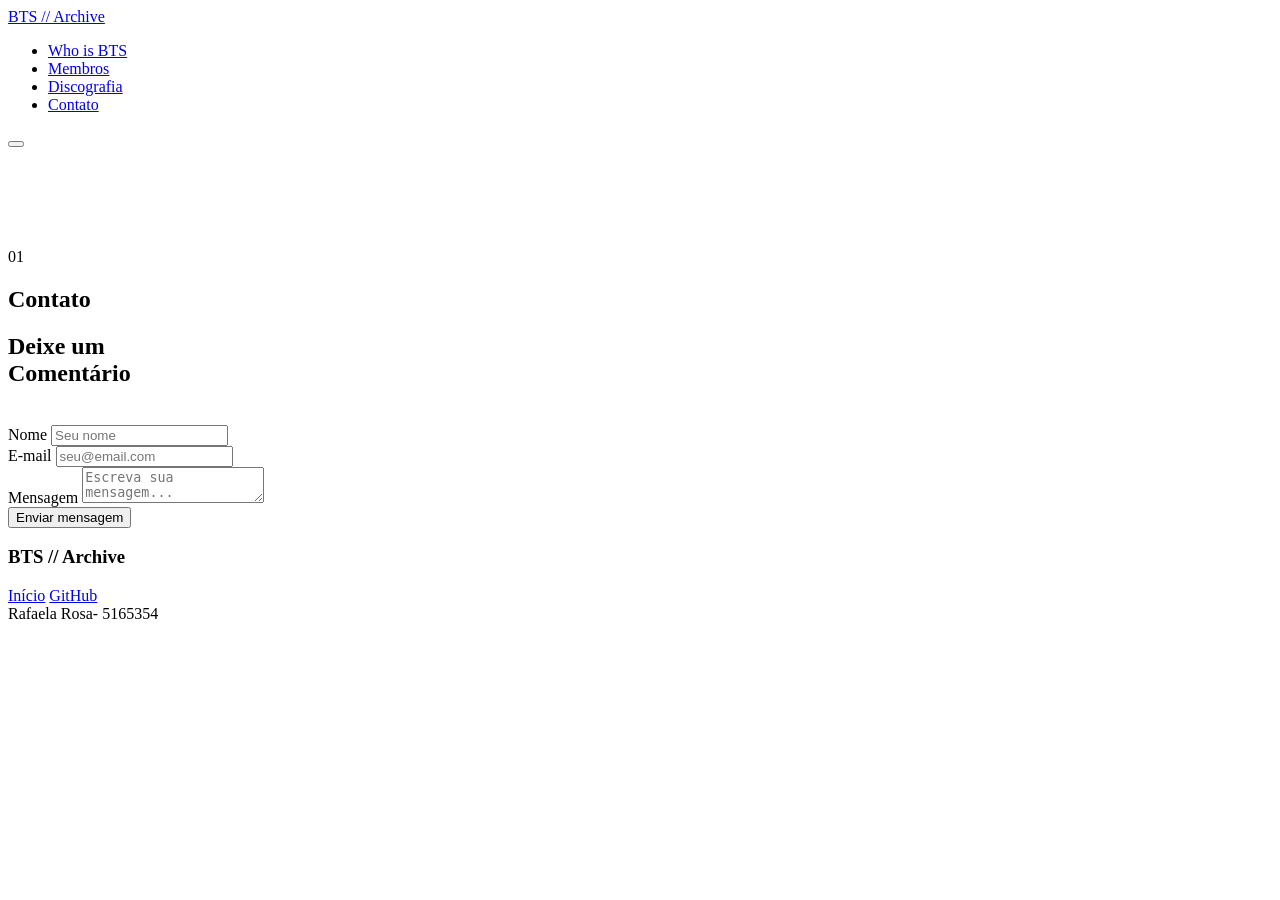
==== contato.html @ a5c292ee "Update contato.html" ====
<!DOCTYPE html>
<html lang="pt-br">
<head>
  <meta charset="UTF-8">
  <meta name="viewport" content="width=device-width, initial-scale=1.0">
  <title>BTS - Contato</title>
  <link rel="stylesheet" href="style.css">
  <link href="https://fonts.googleapis.com/css2?family=Inter:wght@400;700;800&family=Space+Mono:wght@400;700&display=swap" rel="stylesheet">
  <!-- Google Tag Manager -->
  <script>(function(w,d,s,l,i){w[l]=w[l]||[];w[l].push({'gtm.start':
  new Date().getTime(),event:'gtm.js'});var f=d.getElementsByTagName(s)[0],
  j=d.createElement(s),dl=l!='dataLayer'?'&l='+l:'';j.async=true;j.src=
  'https://www.googletagmanager.com/gtm.js?id='+i+dl;f.parentNode.insertBefore(j,f);
  })(window,document,'script','dataLayer','GTM-PD2KWD42');</script>
  <!-- End Google Tag Manager -->
</head>
<body>
 <!-- Google Tag Manager (noscript) -->
  <noscript><iframe src="https://www.googletagmanager.com/ns.html?id=GTM-PD2KWD42"
  height="0" width="0" style="display:none;visibility:hidden"></iframe></noscript>
  <!-- End Google Tag Manager (noscript) -->

  <div class="nav-overlay"></div>

  <nav>
    <a href="index.html" class="nav-logo">BTS // Archive</a>
    <ul class="nav-links">
      <li><a href="index.html#bts">Who is BTS</a></li>
      <li><a href="index.html#membros">Membros</a></li>
      <li><a href="Discografia.html">Discografia</a></li>
      <li><a href="contato.html">Contato</a></li>
    </ul>
    <button class="hamburger" aria-label="Menu">
      <span></span>
      <span></span>
      <span></span>
    </button>
  </nav>

  <main style="padding-top: 100px;">

    <section>
      <div class="section-inner">
        <div class="section-header">
          <span class="section-number">01</span>
          <h2>Contato</h2>
        </div>

        <h1>Deixe um<br>Comentário</h1>
        <br>

        <form class="contact-form" method="post">
          <div class="form-group">
            <label for="name">Nome</label>
            <input type="text" id="name" name="name" placeholder="Seu nome">
          </div>
          <div class="form-group">
            <label for="mail">E-mail</label>
            <input type="email" id="mail" name="email" placeholder="seu@email.com">
          </div>
          <div class="form-group">
            <label for="msg">Mensagem</label>
            <textarea id="msg" name="message" placeholder="Escreva sua mensagem..."></textarea>
          </div>
          <button type="submit" class="cta-button">Enviar mensagem</button>
        </form>
      </div>
    </section>

  </main>

  <footer>
    <div class="footer-left">
      <h3>BTS // Archive</h3>
      <div class="footer-links">
        <a href="index.html">Início</a>
        <a href="https://github.com/rafazela" target="_blank">GitHub</a>
      </div>
    </div>
    <span class="status-indicator"><span class="status-dot"></span> Rafaela Rosa- 5165354</span>
  </footer>

  <script src="script.js"></script>
</body>
</html>
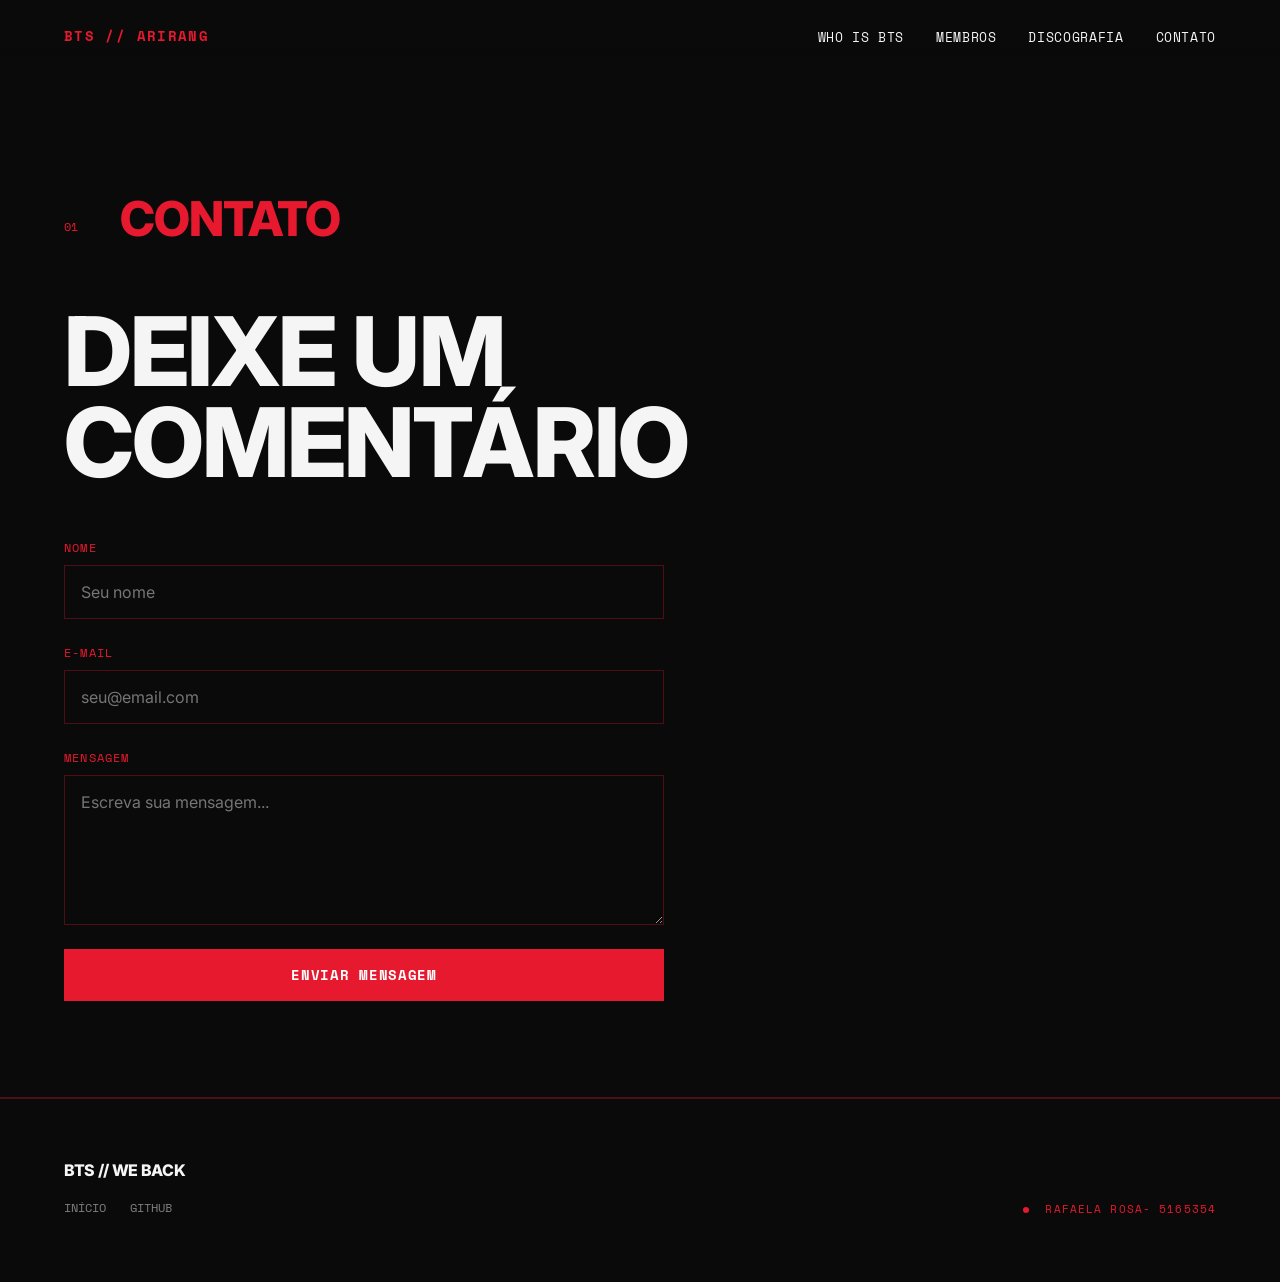
==== commit b84b5609: "Update contato.html" ====
--- a/contato.html
+++ b/contato.html
@@ -23,7 +23,7 @@
   <div class="nav-overlay"></div>
 
   <nav>
-    <a href="index.html" class="nav-logo">BTS // Archive</a>
+    <a href="index.html" class="nav-logo">BTS // ARIRANG</a>
     <ul class="nav-links">
       <li><a href="index.html#bts">Who is BTS</a></li>
       <li><a href="index.html#membros">Membros</a></li>
@@ -71,7 +71,7 @@
 
   <footer>
     <div class="footer-left">
-      <h3>BTS // Archive</h3>
+      <h3>BTS // WE BACK</h3>
       <div class="footer-links">
         <a href="index.html">Início</a>
         <a href="https://github.com/rafazela" target="_blank">GitHub</a>
--- a/style.css
+++ b/style.css
@@ -0,0 +1,736 @@
+
+
+@import url('https://fonts.googleapis.com/css2?family=Inter:wght@400;700;800&family=Space+Mono:wght@400;700&display=swap');
+
+
+:root {
+  --bg-color: #0a0a0a;
+  --primary-red: #e6192e;
+  --primary-red-hover: #ff1f36;
+  --text-main: #f5f5f5;
+  --text-muted: #808080;
+  --border-color: rgba(230, 25, 46, 0.3);
+  --border-solid: rgba(230, 25, 46, 0.5);
+  --font-main: 'Inter', -apple-system, BlinkMacSystemFont, "Segoe UI", Roboto, sans-serif;
+  --font-mono: 'Space Mono', 'Courier New', monospace;
+  --transition-speed: 0.3s;
+  --transition-curve: cubic-bezier(0.23, 1, 0.32, 1);
+}
+
+
+* {
+  margin: 0;
+  padding: 0;
+  box-sizing: border-box;
+}
+
+html {
+  scroll-behavior: smooth;
+}
+
+body {
+  background-color: var(--bg-color);
+  color: var(--text-main);
+  font-family: var(--font-main);
+  line-height: 1.6;
+  font-size: 16px;
+  overflow-x: hidden;
+  -webkit-font-smoothing: antialiased;
+}
+
+.container {
+  width: 100%;
+  max-width: 120rem;
+  margin: 0 auto;
+  padding: 0 5vw;
+}
+
+
+h1, h2, h3 {
+  text-transform: uppercase;
+  letter-spacing: -0.02em;
+  line-height: 0.95;
+  font-weight: 800;
+  color: var(--text-main);
+}
+
+h1 {
+  font-size: clamp(2.5rem, 10vw, 6rem);
+  margin-bottom: 1.5rem;
+}
+
+h2 {
+  font-size: clamp(1.5rem, 5vw, 3rem);
+  color: var(--primary-red);
+  margin-bottom: 1rem;
+}
+
+h3 {
+  font-size: clamp(1.2rem, 3vw, 1.8rem);
+  margin-bottom: 0.75rem;
+}
+
+p {
+  color: var(--text-muted);
+  max-width: 70ch;
+  margin-bottom: 1rem;
+}
+
+a {
+  color: var(--primary-red);
+  text-decoration: none;
+  transition: color var(--transition-speed) ease;
+}
+
+a:hover {
+  color: var(--primary-red-hover);
+}
+
+
+nav {
+  position: fixed;
+  top: 0;
+  left: 0;
+  width: 100%;
+  padding: 1.5rem 5vw;
+  display: flex;
+  justify-content: space-between;
+  align-items: center;
+  z-index: 1000;
+  background: linear-gradient(to bottom, var(--bg-color) 60%, transparent);
+}
+
+.nav-logo {
+  font-family: var(--font-mono);
+  font-size: 0.85rem;
+  color: var(--primary-red);
+  text-transform: uppercase;
+  letter-spacing: 0.1em;
+  text-decoration: none;
+  font-weight: 700;
+}
+
+.nav-links {
+  display: flex;
+  gap: 2rem;
+  list-style: none;
+}
+
+.nav-links a {
+  color: var(--text-main);
+  text-decoration: none;
+  font-family: var(--font-mono);
+  font-size: 0.8rem;
+  text-transform: uppercase;
+  letter-spacing: 0.05em;
+  transition: color var(--transition-speed) ease;
+  position: relative;
+}
+
+.nav-links a::after {
+  content: '';
+  position: absolute;
+  bottom: -4px;
+  left: 0;
+  width: 0;
+  height: 2px;
+  background: var(--primary-red);
+  transition: width var(--transition-speed) ease;
+}
+
+.nav-links a:hover {
+  color: var(--primary-red);
+}
+
+.nav-links a:hover::after {
+  width: 100%;
+}
+
+
+.hamburger {
+  display: none;
+  flex-direction: column;
+  gap: 5px;
+  cursor: pointer;
+  background: none;
+  border: none;
+  padding: 5px;
+  z-index: 1001;
+}
+
+.hamburger span {
+  display: block;
+  width: 25px;
+  height: 2px;
+  background: var(--text-main);
+  transition: all var(--transition-speed) ease;
+}
+
+.hamburger.active span:nth-child(1) {
+  transform: rotate(45deg) translate(5px, 5px);
+}
+
+.hamburger.active span:nth-child(2) {
+  opacity: 0;
+}
+
+.hamburger.active span:nth-child(3) {
+  transform: rotate(-45deg) translate(5px, -5px);
+}
+
+
+header {
+  min-height: 100vh;
+  display: flex;
+  flex-direction: column;
+  justify-content: center;
+  padding: 0 5vw;
+  border-bottom: 1px solid var(--border-color);
+  position: relative;
+  overflow: hidden;
+}
+
+.hero-content {
+  display: flex;
+  flex-direction: column;
+  gap: 1.5rem;
+  max-width: 900px;
+}
+
+.hero-tag {
+  font-family: var(--font-mono);
+  font-size: 0.75rem;
+  color: var(--primary-red);
+  text-transform: uppercase;
+  letter-spacing: 0.2em;
+}
+
+.hero-subtitle {
+  font-size: 1.1rem;
+  color: var(--text-muted);
+  max-width: 50ch;
+  line-height: 1.7;
+}
+
+.hero-image {
+  width: 100%;
+  max-height: 500px;
+  object-fit: cover;
+  border: 1px solid var(--border-color);
+  margin-top: 2rem;
+  filter: grayscale(0.3);
+  transition: filter 0.6s var(--transition-curve);
+}
+
+.hero-image:hover {
+  filter: grayscale(0);
+}
+
+
+section {
+  padding: 6rem 0;
+  border-bottom: 1px solid var(--border-color);
+}
+
+.section-inner {
+  padding: 0 5vw;
+  max-width: 120rem;
+  margin: 0 auto;
+}
+
+.section-header {
+  display: flex;
+  align-items: center;
+  gap: 1rem;
+  margin-bottom: 3rem;
+}
+
+.section-number {
+  font-family: var(--font-mono);
+  font-size: 0.75rem;
+  color: var(--primary-red);
+  min-width: 40px;
+}
+
+
+.members-grid {
+  display: flex;
+  flex-wrap: wrap;
+  gap: 0;
+  border-left: 1px solid var(--border-color);
+  border-top: 1px solid var(--border-color);
+}
+
+.member-card {
+  flex: 1 1 calc(50% - 0px);
+  max-width: 50%;
+  position: relative;
+  border-right: 1px solid var(--border-color);
+  border-bottom: 1px solid var(--border-color);
+  overflow: hidden;
+  aspect-ratio: 16 / 9;
+  display: flex;
+  align-items: center;
+  justify-content: center;
+  background: var(--bg-color);
+  text-decoration: none;
+}
+
+.member-card img {
+  width: 100%;
+  height: 100%;
+  object-fit: cover;
+  filter: grayscale(1) sepia(1) hue-rotate(-50deg) saturate(3);
+  transition: all 0.6s var(--transition-curve);
+}
+
+.member-card:hover img {
+  filter: grayscale(0) sepia(0) saturate(1);
+  transform: scale(1.05);
+}
+
+.member-info {
+  position: absolute;
+  bottom: 0;
+  left: 0;
+  width: 100%;
+  padding: 2rem;
+  background: linear-gradient(to top, rgba(10, 10, 10, 0.95), transparent);
+  opacity: 0;
+  transition: opacity var(--transition-speed) ease;
+  transform: translateY(10px);
+}
+
+.member-card:hover .member-info {
+  opacity: 1;
+  transform: translateY(0);
+}
+
+.member-info h3 {
+  color: var(--text-main);
+  font-size: 1.2rem;
+  margin-bottom: 0.25rem;
+}
+
+.member-info span {
+  font-family: var(--font-mono);
+  font-size: 0.7rem;
+  color: var(--primary-red);
+  text-transform: uppercase;
+}
+
+
+.albums-grid {
+  display: flex;
+  flex-wrap: wrap;
+  gap: 0;
+  border-left: 1px solid var(--border-color);
+  border-top: 1px solid var(--border-color);
+}
+
+.album-card {
+  flex: 1 1 calc(25% - 0px);
+  max-width: 25%;
+  position: relative;
+  border-right: 1px solid var(--border-color);
+  border-bottom: 1px solid var(--border-color);
+  overflow: hidden;
+  aspect-ratio: 1 / 1;
+}
+
+.album-card img {
+  width: 100%;
+  height: 100%;
+  object-fit: cover;
+  filter: grayscale(1) sepia(1) hue-rotate(-50deg) saturate(3);
+  transition: all 0.6s var(--transition-curve);
+}
+
+.album-card:hover img {
+  filter: grayscale(0) sepia(0) saturate(1);
+  transform: scale(1.05);
+}
+
+.album-info {
+  position: absolute;
+  bottom: 0;
+  left: 0;
+  width: 100%;
+  padding: 1rem;
+  background: linear-gradient(to top, rgba(10, 10, 10, 0.95), transparent);
+  opacity: 0;
+  transition: opacity var(--transition-speed) ease;
+}
+
+.album-card:hover .album-info {
+  opacity: 1;
+}
+
+.album-info p {
+  font-family: var(--font-mono);
+  font-size: 0.7rem;
+  color: var(--primary-red);
+  margin: 0;
+}
+
+.album-info h3 {
+  font-size: 0.85rem;
+  color: var(--text-main);
+  margin: 0;
+}
+
+
+.disco-table {
+  width: 100%;
+  border-collapse: collapse;
+  margin-bottom: 3rem;
+}
+
+.disco-table thead th {
+  background: var(--primary-red);
+  color: white;
+  padding: 1rem 1.5rem;
+  text-align: left;
+  font-family: var(--font-mono);
+  font-size: 0.8rem;
+  text-transform: uppercase;
+  letter-spacing: 0.1em;
+}
+
+.disco-table tbody tr {
+  border-bottom: 1px solid var(--border-color);
+  transition: background var(--transition-speed) ease;
+}
+
+.disco-table tbody tr:hover {
+  background: rgba(230, 25, 46, 0.05);
+}
+
+.disco-table td {
+  padding: 1rem 1.5rem;
+  font-size: 0.9rem;
+}
+
+.disco-table td:first-child {
+  font-family: var(--font-mono);
+  color: var(--primary-red);
+  width: 100px;
+}
+
+
+.member-page {
+  display: flex;
+  min-height: 100vh;
+  padding-top: 80px;
+}
+
+.member-page-sticky {
+  flex: 0 0 40%;
+  position: sticky;
+  top: 80px;
+  height: calc(100vh - 80px);
+  overflow: hidden;
+}
+
+.member-page-sticky img {
+  width: 100%;
+  height: 100%;
+  object-fit: cover;
+}
+
+.member-page-content {
+  flex: 1;
+  padding: 4rem 5vw;
+  display: flex;
+  flex-direction: column;
+  gap: 2rem;
+}
+
+.member-quote {
+  font-style: italic;
+  color: var(--text-muted);
+  border-left: 3px solid var(--primary-red);
+  padding-left: 1.5rem;
+  font-size: 1rem;
+  line-height: 1.8;
+}
+
+.member-quote cite {
+  display: block;
+  margin-top: 0.75rem;
+  font-family: var(--font-mono);
+  font-size: 0.75rem;
+  color: var(--primary-red);
+  font-style: normal;
+}
+
+.member-nav {
+  display: flex;
+  flex-wrap: wrap;
+  gap: 0.5rem;
+  margin-top: 1rem;
+}
+
+.member-nav a {
+  display: inline-block;
+  padding: 0.5rem 1rem;
+  border: 1px solid var(--border-color);
+  color: var(--text-main);
+  font-family: var(--font-mono);
+  font-size: 0.75rem;
+  text-transform: uppercase;
+  transition: all var(--transition-speed) ease;
+}
+
+.member-nav a:hover,
+.member-nav a.active {
+  background: var(--primary-red);
+  border-color: var(--primary-red);
+  color: white;
+}
+
+
+.contact-form {
+  display: flex;
+  flex-direction: column;
+  gap: 1.5rem;
+  max-width: 600px;
+}
+
+.form-group {
+  display: flex;
+  flex-direction: column;
+  gap: 0.5rem;
+}
+
+.form-group label {
+  font-family: var(--font-mono);
+  font-size: 0.75rem;
+  color: var(--primary-red);
+  text-transform: uppercase;
+  letter-spacing: 0.1em;
+}
+
+.form-group input,
+.form-group textarea {
+  background: transparent;
+  border: 1px solid var(--border-color);
+  padding: 1rem;
+  color: var(--text-main);
+  font-family: var(--font-main);
+  font-size: 1rem;
+  transition: border-color var(--transition-speed) ease;
+  outline: none;
+}
+
+.form-group input:focus,
+.form-group textarea:focus {
+  border-color: var(--primary-red);
+}
+
+.form-group textarea {
+  min-height: 150px;
+  resize: vertical;
+}
+
+
+.cta-button {
+  display: inline-block;
+  padding: 1rem 2rem;
+  background: var(--primary-red);
+  color: white;
+  text-decoration: none;
+  font-weight: bold;
+  font-family: var(--font-mono);
+  font-size: 0.85rem;
+  text-transform: uppercase;
+  letter-spacing: 0.05em;
+  border: none;
+  cursor: pointer;
+  transition: transform 0.2s ease, background var(--transition-speed) ease;
+}
+
+.cta-button:hover {
+  background: var(--primary-red-hover);
+  transform: translateY(-2px);
+  color: white;
+}
+
+
+footer {
+  padding: 4rem 5vw;
+  border-top: 1px solid var(--border-color);
+  display: flex;
+  justify-content: space-between;
+  align-items: flex-end;
+  flex-wrap: wrap;
+  gap: 2rem;
+}
+
+.footer-left {
+  display: flex;
+  flex-direction: column;
+  gap: 0.5rem;
+}
+
+.footer-left h3 {
+  color: var(--text-main);
+  font-size: 1rem;
+}
+
+.footer-links {
+  display: flex;
+  gap: 1.5rem;
+}
+
+.footer-links a {
+  font-family: var(--font-mono);
+  font-size: 0.75rem;
+  text-transform: uppercase;
+  color: var(--text-muted);
+  transition: color var(--transition-speed) ease;
+}
+
+.footer-links a:hover {
+  color: var(--primary-red);
+}
+
+.status-indicator {
+  font-family: var(--font-mono);
+  color: var(--primary-red);
+  font-size: 0.7rem;
+  text-transform: uppercase;
+  letter-spacing: 0.1em;
+}
+
+
+@keyframes fadeInUp {
+  from {
+    opacity: 0;
+    transform: translateY(30px);
+  }
+  to {
+    opacity: 1;
+    transform: translateY(0);
+  }
+}
+
+@keyframes pulse {
+  0%, 100% {
+    opacity: 1;
+  }
+  50% {
+    opacity: 0.5;
+  }
+}
+
+.animate-fade-in {
+  animation: fadeInUp 0.8s ease forwards;
+}
+
+.animate-fade-in-delay {
+  animation: fadeInUp 0.8s ease 0.2s forwards;
+  opacity: 0;
+}
+
+.animate-pulse {
+  animation: pulse 2s ease-in-out infinite;
+}
+
+.status-dot {
+  display: inline-block;
+  width: 6px;
+  height: 6px;
+  background: var(--primary-red);
+  border-radius: 50%;
+  margin-right: 8px;
+  animation: pulse 2s ease-in-out infinite;
+}
+
+
+@media (max-width: 768px) {
+  .hamburger {
+    display: flex;
+  }
+
+  .nav-links {
+    position: fixed;
+    top: 0;
+    right: -100%;
+    width: 80%;
+    max-width: 300px;
+    height: 100vh;
+    background: var(--bg-color);
+    flex-direction: column;
+    justify-content: center;
+    align-items: center;
+    gap: 2.5rem;
+    border-left: 1px solid var(--border-color);
+    transition: right var(--transition-speed) ease;
+  }
+
+  .nav-links.active {
+    right: 0;
+  }
+
+  .nav-links a {
+    font-size: 1rem;
+  }
+
+  .nav-overlay {
+    display: none;
+    position: fixed;
+    top: 0;
+    left: 0;
+    width: 100%;
+    height: 100%;
+    background: rgba(0, 0, 0, 0.7);
+    z-index: 999;
+  }
+
+  .nav-overlay.active {
+    display: block;
+  }
+
+  h1 {
+    font-size: clamp(2rem, 10vw, 4rem);
+  }
+
+  .member-card {
+    flex: 1 1 100%;
+    max-width: 100%;
+  }
+
+  .album-card {
+    flex: 1 1 calc(50% - 0px);
+    max-width: 50%;
+  }
+
+  .member-page {
+    flex-direction: column;
+  }
+
+  .member-page-sticky {
+    position: relative;
+    top: 0;
+    flex: none;
+    width: 100%;
+    height: 300px;
+  }
+
+  footer {
+    flex-direction: column;
+    align-items: flex-start;
+  }
+}
+
+@media (max-width: 480px) {
+  .album-card {
+    flex: 1 1 100%;
+    max-width: 100%;
+  }
+
+  section {
+    padding: 4rem 0;
+  }
+}
